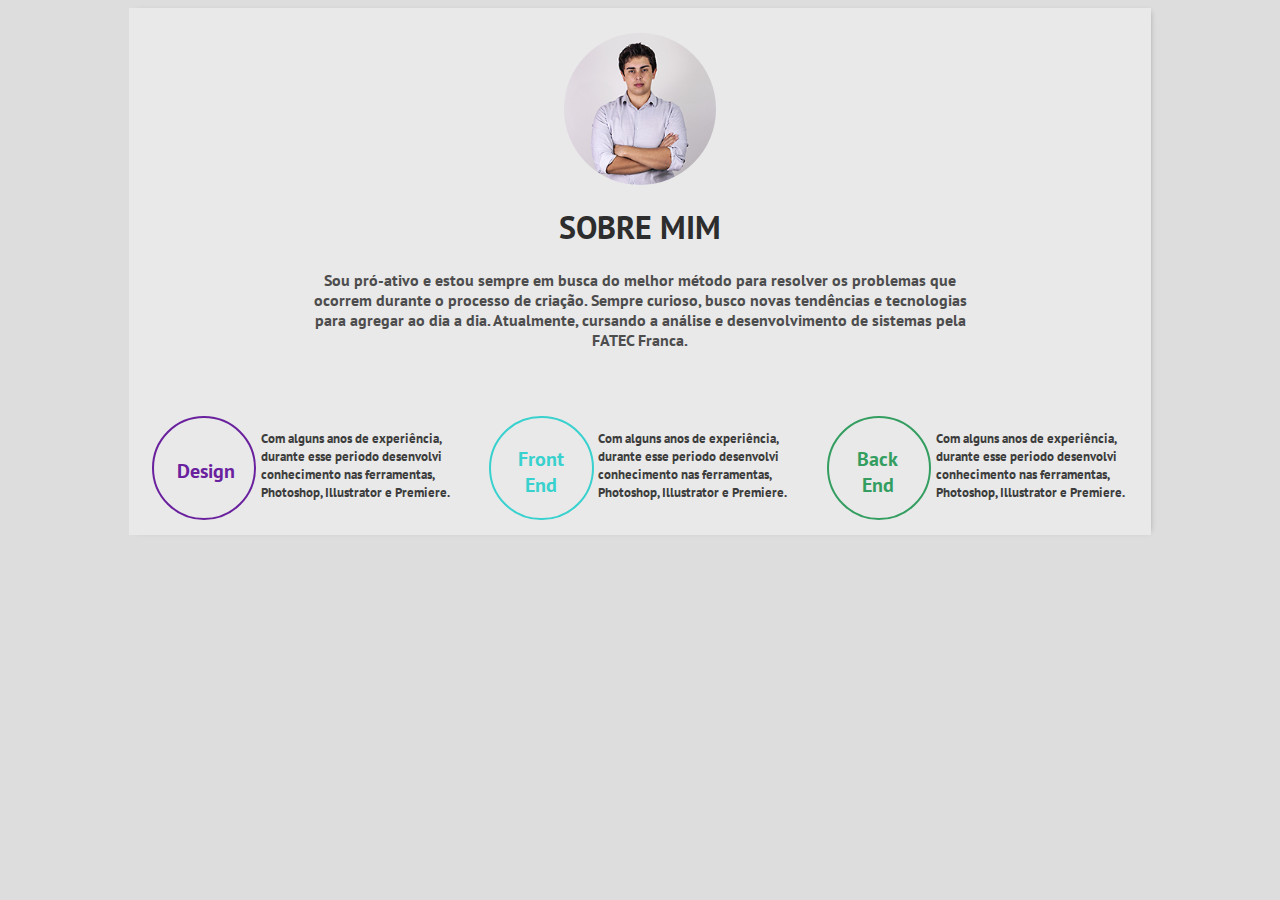
==== index.html @ 36362758 "First Commit" ====
<!DOCTYPE html>
<html lang="pt-br" dir="ltr">
<head>
    <meta charset="UTF-8">
    <meta name="viewport" content="width=device-width, initial-scale=1.0">
    <title>Luis Felipe Goulart</title>
    <link rel="stylesheet" href="assets/style.css">
    <link href="https://fonts.googleapis.com/css2?family=PT+Sans:ital,wght@0,400;0,700;1,400;1,700&display=swap" rel="stylesheet">
</head>
<body>
    <div class="corpo">
        <div class="cabecalho">
            <img id="perfil" src="media/perfil.png" alt="Minha foto de perfil">
    
            <header id="sobre_mim">
                <h1>Sobre mim</h1>
                <p>Sou pró-ativo e estou sempre em busca do melhor método para resolver os problemas que ocorrem durante o processo de criação. Sempre curioso, busco novas tendências e tecnologias para agregar ao dia a dia. Atualmente, cursando a análise e desenvolvimento de sistemas pela FATEC Franca.</p>
            </header>
        </div>
        
        <div class="meu_conhecimento">
            <div class="conhecimento" id="design">
                <div class="area_conhecimento">
                    <h1>Design</h1>
                </div>
                <p>Com alguns anos de experiência, durante esse periodo desenvolvi conhecimento nas ferramentas, Photoshop, Illustrator e Premiere.</p>
            </div>
            <div class="conhecimento" id="front">
                <div class="area_conhecimento">
                    <h1>Front End</h1>
                </div>
                <p>Com alguns anos de experiência, durante esse periodo desenvolvi conhecimento nas ferramentas, Photoshop, Illustrator e Premiere.</p>
            </div>
            <div class="conhecimento" id="back">
                <div class="area_conhecimento">
                    <h1>Back End</h1>
                </div>
                <p>Com alguns anos de experiência, durante esse periodo desenvolvi conhecimento nas ferramentas, Photoshop, Illustrator e Premiere.</p>
            </div>
        </div>

        <div class="minhas_exp">

        </div>
    </div>
    
</body>
</html>
---- assets/style.css ----
body {
    background-color: #ddd;
    font-family: 'PT Sans', sans-serif;
}

.corpo {
    width: 80%;
    display: block;
    margin: 0 auto;
    background-color: #e9e9e9;
    box-shadow: 3px 0 6px -4px rgba(0, 0, 0, .3);
    padding: 5px;
}

.cabecalho {
    display: block;
}

#perfil {
    border-radius: 50%;
    display: flex;
    margin: 2% auto;
    width: 15%;
}

#sobre_mim {
    width: 66%;
    margin: auto;
    text-align: center;
}

#sobre_mim h1 {
    color: #2d2d2d;
    text-transform: uppercase;
}

#sobre_mim p {
    color: #4d4d4d;
    font-weight: bold;
}

.conhecimento {
    width: 33%;
    display: inline-flex;
    justify-content: space-around;
    margin: 50px 0 10px 0;
}

.area_conhecimento{
    margin-left: 10px;
    margin-right: -10px;
    position: relative;
    width: 30%;
    height: 0;
    padding-bottom: 30%;
    border: 2px solid;
    border-radius: 100%;
    align-items: center;
}

#design .area_conhecimento h1 {
    position: absolute;
    margin: 10px 0 0 -7px;
    text-align: center;
    display: flex;
    padding: 30px;
    font-size: 15pt;
    color: #6a219e;
}

#design .area_conhecimento {
    border-color: #6a219e;
}

#front .area_conhecimento h1 {
    position: absolute;
    margin: -2px 0 0 -3px;
    text-align: center;
    display: flex;
    padding: 30px;
    font-size: 15pt;
    color: #3a9e64;
}

#front .area_conhecimento h1 {
    position: absolute;
    margin: -2px 0 0 -3px;
    text-align: center;
    display: flex;
    padding: 30px;
    font-size: 15pt;
    color: #38d1ce;
}

#front .area_conhecimento {
    border-color: #38d1ce;
}

#back .area_conhecimento h1 {
    position: absolute;
    margin: -2px 0 0 -3px;
    text-align: center;
    display: flex;
    padding: 30px;
    font-size: 15pt;
    color: #349E61;
}

#back .area_conhecimento {
    border-color: #349E61;
}

.conhecimento p {
    font-size: 10pt;
    width: 60%;
    text-align: left;
    font-weight: bold;
    color: #3d3d3d;
}
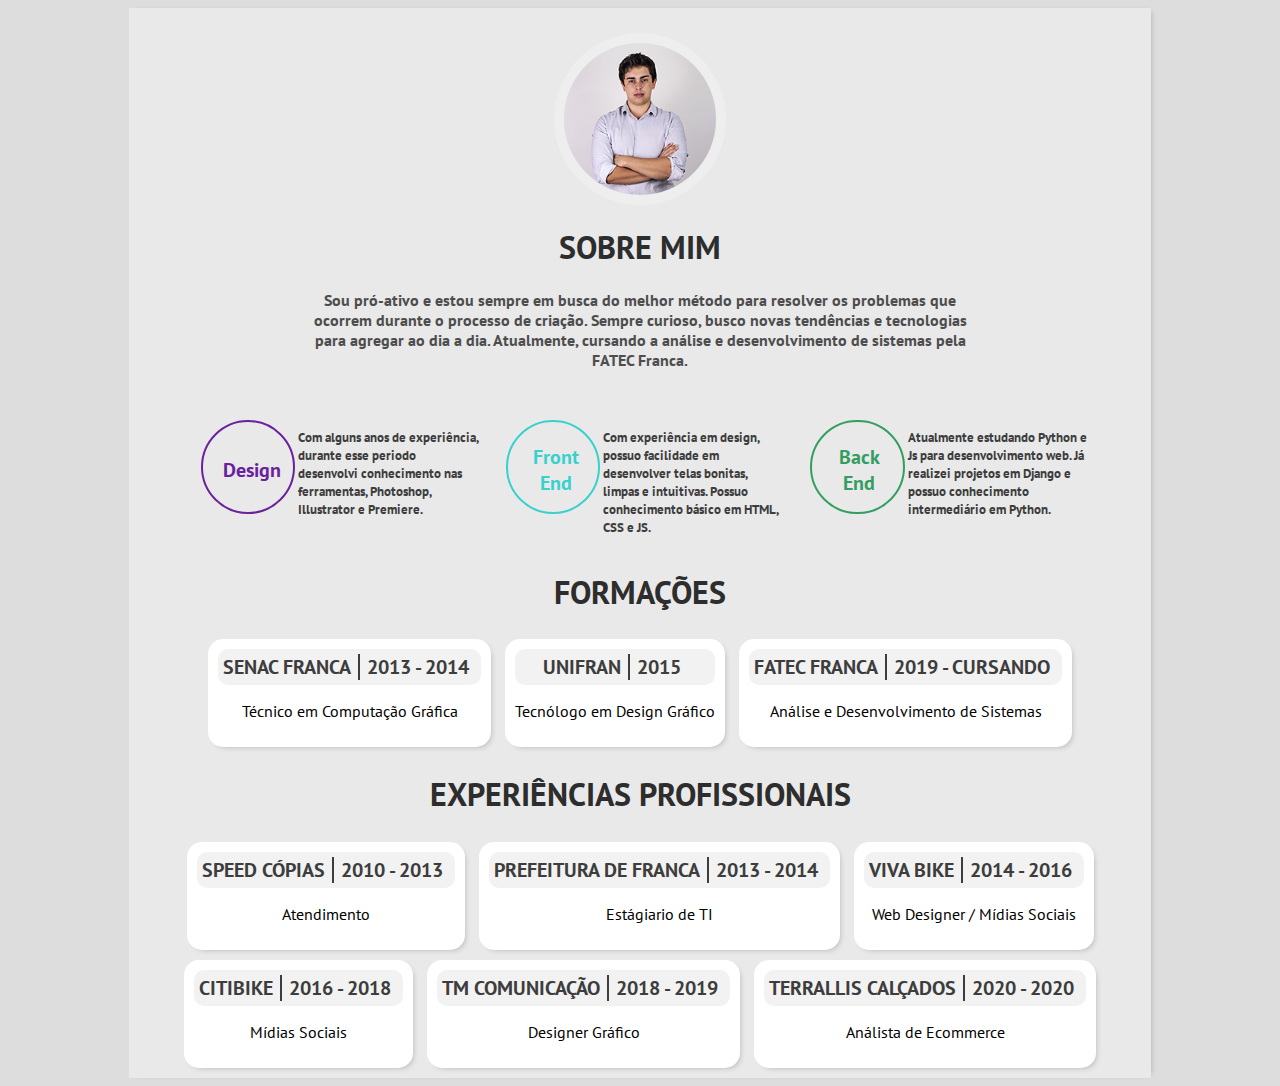
==== commit cd2f8408: "Formação e experiencia concluidos" ====
--- a/index.html
+++ b/index.html
@@ -29,18 +29,85 @@
                 <div class="area_conhecimento">
                     <h1>Front End</h1>
                 </div>
-                <p>Com alguns anos de experiência, durante esse periodo desenvolvi conhecimento nas ferramentas, Photoshop, Illustrator e Premiere.</p>
+                <p>Com experiência em design, possuo facilidade em desenvolver telas bonitas, limpas e intuitivas. Possuo conhecimento básico em HTML, CSS e JS.</p>
             </div>
             <div class="conhecimento" id="back">
                 <div class="area_conhecimento">
                     <h1>Back End</h1>
                 </div>
-                <p>Com alguns anos de experiência, durante esse periodo desenvolvi conhecimento nas ferramentas, Photoshop, Illustrator e Premiere.</p>
+                <p>Atualmente estudando Python e Js para desenvolvimento web. Já realizei projetos em Django e possuo conhecimento intermediário em Python.</p>
             </div>
         </div>
 
-        <div class="minhas_exp">
+        <div class="minha_formacao">
+            <h1>Formações</h1>
+            <div class="formacao">
+                <div class="cabecalho_formacao">
+                    <h2 class="instituicao">Senac Franca</h2>
+                    <h2>2013 - 2014</h2>
+                </div>
+                <p>Técnico em Computação Gráfica</p>
+            </div>
+            <div class="formacao">
+                <div class="cabecalho_formacao">
+                    <h2 class="instituicao">Unifran</h2>
+                    <h2>2015</h2>
+                </div>
+                <p>Tecnólogo em Design Gráfico</p>
+            </div>
+            <div class="formacao">
+                <div class="cabecalho_formacao">
+                    <h2 class="instituicao">Fatec Franca</h2>
+                    <h2>2019 - Cursando</h2>
+                </div>
+                <p>Análise e Desenvolvimento de Sistemas</p>
+            </div>
+        </div>
 
+        <div class="minha_exp">
+            <h1>Experiências profissionais</h1>
+            <div class="experiencia">
+                <div class="cabecalho_exp">
+                    <h2 class="local">Speed Cópias</h2>
+                    <h2>2010 - 2013</h2>
+                </div>
+                <p>Atendimento</p>
+            </div>
+            <div class="experiencia">
+                <div class="cabecalho_exp">
+                    <h2 class="local">Prefeitura de Franca</h2>
+                    <h2>2013 - 2014</h2>
+                </div>
+                <p>Estágiario de TI</p>
+            </div>
+            <div class="experiencia">
+                <div class="cabecalho_exp">
+                    <h2 class="local">Viva Bike</h2>
+                    <h2>2014 - 2016</h2>
+                </div>
+                <p>Web Designer / Mídias Sociais</p>
+            </div>
+            <div class="experiencia">
+                <div class="cabecalho_exp">
+                    <h2 class="local">CitiBike</h2>
+                    <h2>2016 - 2018</h2>
+                </div>
+                <p>Mídias Sociais</p>
+            </div>
+            <div class="experiencia">
+                <div class="cabecalho_exp">
+                    <h2 class="local">TM Comunicação</h2>
+                    <h2>2018 - 2019</h2>
+                </div>
+                <p>Designer Gráfico</p>
+            </div>
+            <div class="experiencia">
+                <div class="cabecalho_exp">
+                    <h2 class="local">Terrallis Calçados</h2>
+                    <h2>2020 - 2020</h2>
+                </div>
+                <p>Análista de Ecommerce</p>
+            </div>
         </div>
     </div>
     
--- a/assets/style.css
+++ b/assets/style.css
@@ -21,6 +21,7 @@
     display: flex;
     margin: 2% auto;
     width: 15%;
+    border: 10px solid #eee;
 }
 
 #sobre_mim {
@@ -37,13 +38,19 @@
 #sobre_mim p {
     color: #4d4d4d;
     font-weight: bold;
+}
+
+/* Conhecimentos */
+
+.meu_conhecimento {
+    padding: 0 50px;
+    margin: 50px 0 10px 0;
 }
 
 .conhecimento {
     width: 33%;
     display: inline-flex;
     justify-content: space-around;
-    margin: 50px 0 10px 0;
 }
 
 .area_conhecimento{
@@ -60,7 +67,7 @@
 
 #design .area_conhecimento h1 {
     position: absolute;
-    margin: 10px 0 0 -7px;
+    margin: 5px 0 0 -10px;
     text-align: center;
     display: flex;
     padding: 30px;
@@ -74,17 +81,7 @@
 
 #front .area_conhecimento h1 {
     position: absolute;
-    margin: -2px 0 0 -3px;
-    text-align: center;
-    display: flex;
-    padding: 30px;
-    font-size: 15pt;
-    color: #3a9e64;
-}
-
-#front .area_conhecimento h1 {
-    position: absolute;
-    margin: -2px 0 0 -3px;
+    margin: -8px 0 0 -5px;
     text-align: center;
     display: flex;
     padding: 30px;
@@ -98,7 +95,7 @@
 
 #back .area_conhecimento h1 {
     position: absolute;
-    margin: -2px 0 0 -3px;
+    margin: -8px 0 0 -3px;
     text-align: center;
     display: flex;
     padding: 30px;
@@ -112,8 +109,93 @@
 
 .conhecimento p {
     font-size: 10pt;
+    margin-top: 8px;
     width: 60%;
     text-align: left;
     font-weight: bold;
     color: #3d3d3d;
+}
+
+.minha_formacao {
+    display: block;
+    margin-top: 15px;
+    text-align: center;
+}
+
+.minha_formacao h1 {
+    text-transform: uppercase;
+    color: #2d2d2d;
+}
+
+.formacao {
+    display: inline-block;
+    position: relative;
+    padding: 10px;
+    margin: 5px;
+    border-radius: 15px;
+    justify-content: space-around;
+    background-color: #fff;
+    box-shadow: 3px 3px 6px -4px rgba(0, 0, 0, .3);
+}
+
+.formacao h2 {
+    margin-right: 3px;
+    padding-right: 7px;
+    text-transform: uppercase;
+    display: inline;
+    color: #3d3d3d;
+    font-size: 15pt;
+}
+
+.cabecalho_formacao {
+    background-color: #f2f2f2;
+    padding: 5px;
+    padding-right: 2px;
+    border-radius: 10px;
+}
+
+.instituicao {
+    border-right: 2px solid #3d3d3d;
+}
+
+.minha_exp {
+    margin-top: 15px;
+    text-align: center;
+}
+
+.minha_exp h1 {
+    text-transform: uppercase;
+    color: #2d2d2d;
+}
+
+.cabecalho_exp {
+    background-color: #f2f2f2;
+    padding: 5px;
+    padding-right: 2px;
+    border-radius: 10px;
+}
+
+.experiencia {
+    position: relative;
+    display: inline-block;
+    padding: 10px;
+    margin: 5px;
+    border-radius: 15px;
+    justify-content: space-around;
+    background-color: #fff;
+    box-shadow: 3px 3px 6px -4px rgba(0, 0, 0, .3);
+}
+
+.experiencia h2 {
+    margin-right: 3px;
+    padding-right: 7px;
+    text-transform: uppercase;
+    display: inline;
+    color: #3d3d3d;
+    font-size: 15pt;
+}
+
+
+.local {
+    border-right: 2px solid #3d3d3d;
 }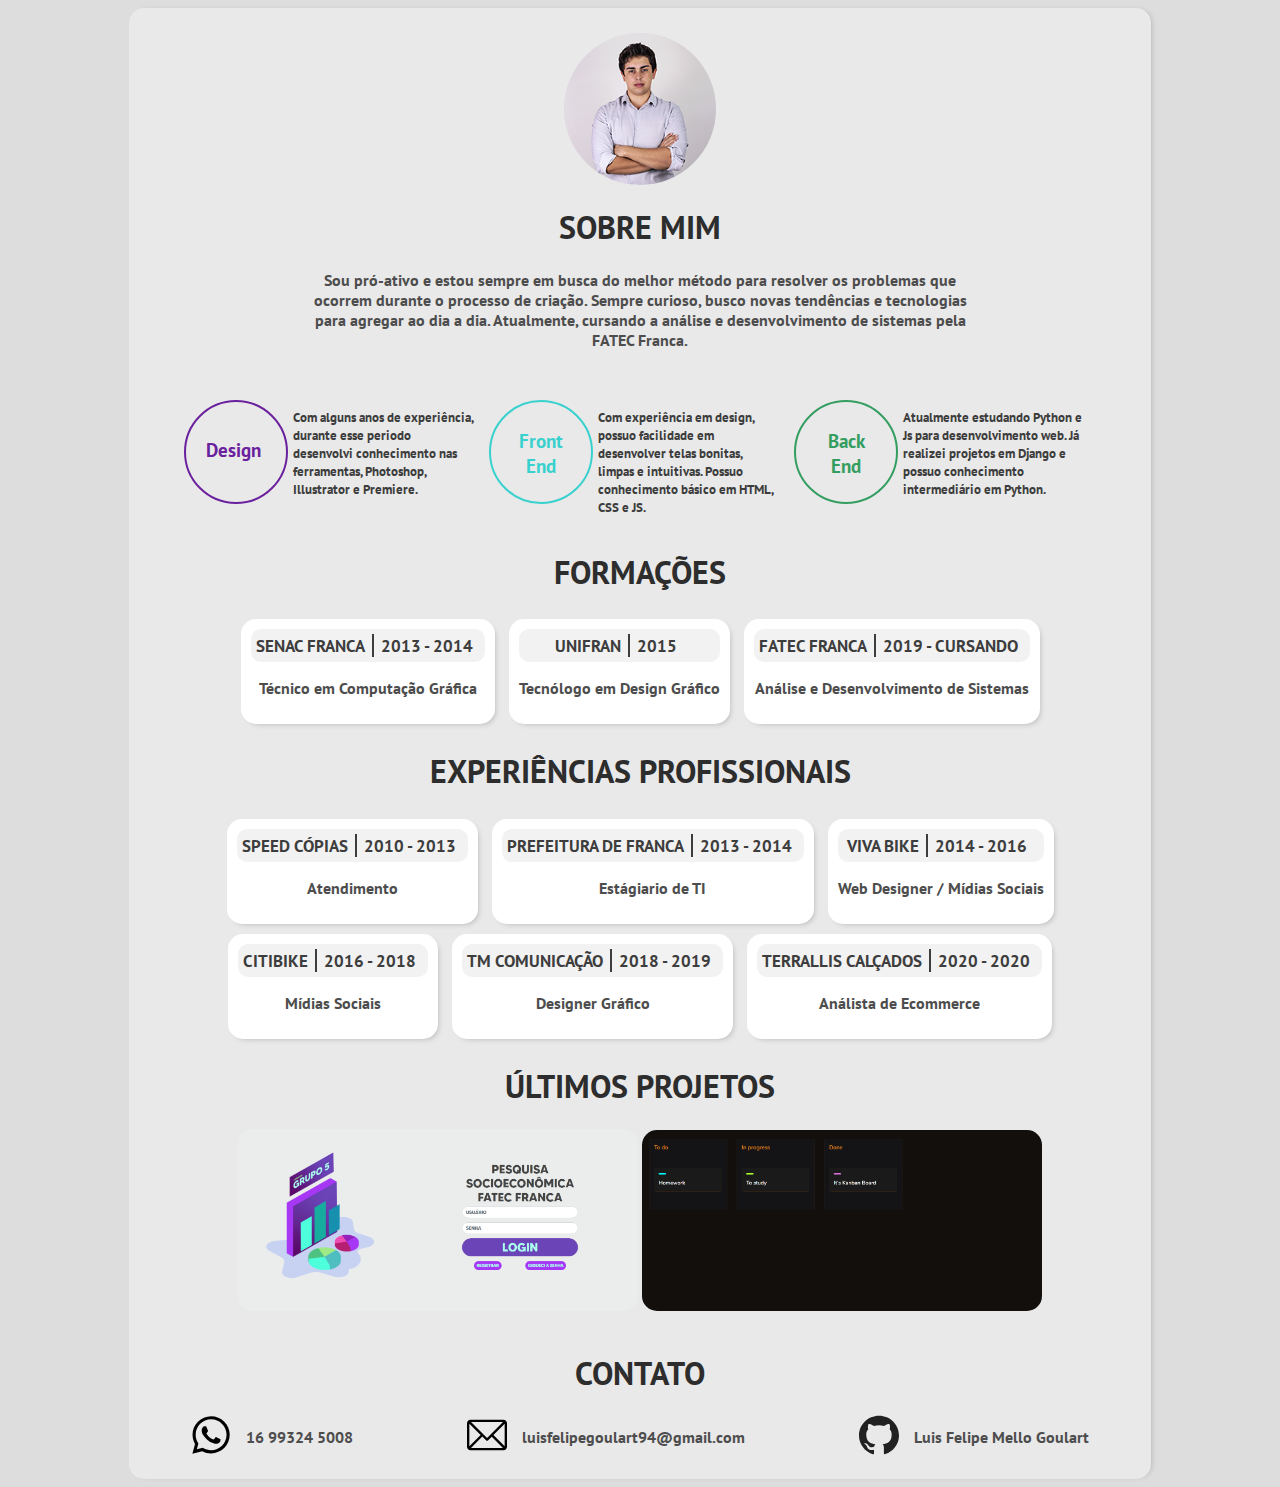
==== commit f934debe: "finalizado" ====
--- a/index.html
+++ b/index.html
@@ -21,95 +21,121 @@
         <div class="meu_conhecimento">
             <div class="conhecimento" id="design">
                 <div class="area_conhecimento">
-                    <h1>Design</h1>
+                    <h3>Design</h3>
                 </div>
                 <p>Com alguns anos de experiência, durante esse periodo desenvolvi conhecimento nas ferramentas, Photoshop, Illustrator e Premiere.</p>
             </div>
             <div class="conhecimento" id="front">
                 <div class="area_conhecimento">
-                    <h1>Front End</h1>
+                    <h3>Front End</h3>
                 </div>
                 <p>Com experiência em design, possuo facilidade em desenvolver telas bonitas, limpas e intuitivas. Possuo conhecimento básico em HTML, CSS e JS.</p>
             </div>
             <div class="conhecimento" id="back">
                 <div class="area_conhecimento">
-                    <h1>Back End</h1>
+                    <h3>Back End</h3>
                 </div>
                 <p>Atualmente estudando Python e Js para desenvolvimento web. Já realizei projetos em Django e possuo conhecimento intermediário em Python.</p>
             </div>
         </div>
 
-        <div class="minha_formacao">
+        <div class="cards">
             <h1>Formações</h1>
-            <div class="formacao">
-                <div class="cabecalho_formacao">
-                    <h2 class="instituicao">Senac Franca</h2>
+            <div class="card">
+                <div class="cabecalho_card">
+                    <h2 class="local">Senac Franca</h2>
                     <h2>2013 - 2014</h2>
                 </div>
                 <p>Técnico em Computação Gráfica</p>
             </div>
-            <div class="formacao">
-                <div class="cabecalho_formacao">
-                    <h2 class="instituicao">Unifran</h2>
+            <div class="card">
+                <div class="cabecalho_card">
+                    <h2 class="local">Unifran</h2>
                     <h2>2015</h2>
                 </div>
                 <p>Tecnólogo em Design Gráfico</p>
             </div>
-            <div class="formacao">
-                <div class="cabecalho_formacao">
-                    <h2 class="instituicao">Fatec Franca</h2>
+            <div class="card">
+                <div class="cabecalho_card">
+                    <h2 class="local">Fatec Franca</h2>
                     <h2>2019 - Cursando</h2>
                 </div>
                 <p>Análise e Desenvolvimento de Sistemas</p>
             </div>
         </div>
 
-        <div class="minha_exp">
+        <div class="cards">
             <h1>Experiências profissionais</h1>
-            <div class="experiencia">
-                <div class="cabecalho_exp">
+            <div class="card">
+                <div class="cabecalho_card">
                     <h2 class="local">Speed Cópias</h2>
                     <h2>2010 - 2013</h2>
                 </div>
                 <p>Atendimento</p>
             </div>
-            <div class="experiencia">
-                <div class="cabecalho_exp">
+            <div class="card">
+                <div class="cabecalho_card">
                     <h2 class="local">Prefeitura de Franca</h2>
                     <h2>2013 - 2014</h2>
                 </div>
                 <p>Estágiario de TI</p>
             </div>
-            <div class="experiencia">
-                <div class="cabecalho_exp">
+            <div class="card">
+                <div class="cabecalho_card">
                     <h2 class="local">Viva Bike</h2>
                     <h2>2014 - 2016</h2>
                 </div>
                 <p>Web Designer / Mídias Sociais</p>
             </div>
-            <div class="experiencia">
-                <div class="cabecalho_exp">
+            <div class="card">
+                <div class="cabecalho_card">
                     <h2 class="local">CitiBike</h2>
                     <h2>2016 - 2018</h2>
                 </div>
                 <p>Mídias Sociais</p>
             </div>
-            <div class="experiencia">
-                <div class="cabecalho_exp">
+            <div class="card">
+                <div class="cabecalho_card">
                     <h2 class="local">TM Comunicação</h2>
                     <h2>2018 - 2019</h2>
                 </div>
                 <p>Designer Gráfico</p>
             </div>
-            <div class="experiencia">
-                <div class="cabecalho_exp">
+            <div class="card">
+                <div class="cabecalho_card">
                     <h2 class="local">Terrallis Calçados</h2>
                     <h2>2020 - 2020</h2>
                 </div>
                 <p>Análista de Ecommerce</p>
             </div>
         </div>
+
+        <div class="portifolio">
+            <h1>Últimos projetos</h1>
+            <a href="pse.html"><img class="imagem" src="media/PSE_login.png" alt="Tela de Login do Projeto PSE"></a>
+            <a href="kanban.html"><img class="imagem" src="media/simple_kanban.png" alt="Tela do Projeto Kanban"></a>
+        </div>
+        <h1>Contato</h1>
+        <div class="contatos">
+            <div class="contato">
+                <img class="imagens" src="media/whatsapp.svg" alt="contato whatsapp">
+                <a href="https://api.whatsapp.com/send?phone=5516993245008" target="_blank">
+                    <span>16 99324 5008</span>
+                </a>
+            </div>
+            <div class="contato">
+                <img class="imagens" src="media/mail.svg" alt="contato email">
+                <a href="mailto:luisfelipegoulart94@gmail.com">
+                    <span>luisfelipegoulart94@gmail.com</span>
+                </a>
+            </div>
+            <div class="contato">
+                <img class="imagens" src="media/logo.svg" alt="contato email">
+                <a href="http://github.com/felipegoulart" target="_blank">
+                    <span>Luis Felipe Mello Goulart</span>
+                </a>
+            </div>
+        </div>
     </div>
-    
 </body>
 </html>--- a/assets/style.css
+++ b/assets/style.css
@@ -3,10 +3,23 @@
     font-family: 'PT Sans', sans-serif;
 }
 
+h1 {
+    text-transform: uppercase;
+    color: #2d2d2d;
+    text-align: center;
+}
+
+p {
+    color: #4d4d4d;
+    font-weight: bold;
+    text-align: center;
+}
+
 .corpo {
     width: 80%;
     display: block;
     margin: 0 auto;
+    border-radius: 15px;
     background-color: #e9e9e9;
     box-shadow: 3px 0 6px -4px rgba(0, 0, 0, .3);
     padding: 5px;
@@ -21,7 +34,6 @@
     display: flex;
     margin: 2% auto;
     width: 15%;
-    border: 10px solid #eee;
 }
 
 #sobre_mim {
@@ -30,48 +42,42 @@
     text-align: center;
 }
 
-#sobre_mim h1 {
-    color: #2d2d2d;
-    text-transform: uppercase;
-}
-
-#sobre_mim p {
-    color: #4d4d4d;
-    font-weight: bold;
-}
 
 /* Conhecimentos */
 
 .meu_conhecimento {
     padding: 0 50px;
     margin: 50px 0 10px 0;
+    display: flex;
+    width: 90%;
+    justify-content: space-between;
 }
 
 .conhecimento {
-    width: 33%;
+    min-width: 300px;
+    max-width: 33%;
     display: inline-flex;
-    justify-content: space-around;
-}
+}
+
 
 .area_conhecimento{
-    margin-left: 10px;
-    margin-right: -10px;
-    position: relative;
-    width: 30%;
+    display: flex;
+    width: 100px;
     height: 0;
-    padding-bottom: 30%;
+    padding-bottom: 100px;
     border: 2px solid;
     border-radius: 100%;
-    align-items: center;
-}
-
-#design .area_conhecimento h1 {
-    position: absolute;
-    margin: 5px 0 0 -10px;
-    text-align: center;
-    display: flex;
-    padding: 30px;
-    font-size: 15pt;
+}
+
+.area_conhecimento h3 {
+    text-align: center;
+    display: flex;
+    padding: 30%;
+    font-size: 120%;
+}
+
+#design .area_conhecimento h3{
+    margin: 5% 0 0 -10%;
     color: #6a219e;
 }
 
@@ -79,13 +85,8 @@
     border-color: #6a219e;
 }
 
-#front .area_conhecimento h1 {
-    position: absolute;
-    margin: -8px 0 0 -5px;
-    text-align: center;
-    display: flex;
-    padding: 30px;
-    font-size: 15pt;
+#front .area_conhecimento h3 {
+    margin: -4% 0 0 -2%;
     color: #38d1ce;
 }
 
@@ -93,13 +94,9 @@
     border-color: #38d1ce;
 }
 
-#back .area_conhecimento h1 {
-    position: absolute;
-    margin: -8px 0 0 -3px;
-    text-align: center;
-    display: flex;
-    padding: 30px;
-    font-size: 15pt;
+#back .area_conhecimento h3 {
+    margin: auto;
+    margin-top: -4%;
     color: #349E61;
 }
 
@@ -108,26 +105,25 @@
 }
 
 .conhecimento p {
+    display: inline-flex;
     font-size: 10pt;
     margin-top: 8px;
+    margin-left: 5px;
     width: 60%;
     text-align: left;
     font-weight: bold;
     color: #3d3d3d;
 }
 
-.minha_formacao {
+.cards {
     display: block;
     margin-top: 15px;
     text-align: center;
-}
-
-.minha_formacao h1 {
-    text-transform: uppercase;
-    color: #2d2d2d;
-}
-
-.formacao {
+    padding: 0 15px;
+}
+
+
+.card {
     display: inline-block;
     position: relative;
     padding: 10px;
@@ -138,64 +134,81 @@
     box-shadow: 3px 3px 6px -4px rgba(0, 0, 0, .3);
 }
 
-.formacao h2 {
+.card h2 {
     margin-right: 3px;
     padding-right: 7px;
     text-transform: uppercase;
     display: inline;
     color: #3d3d3d;
-    font-size: 15pt;
-}
-
-.cabecalho_formacao {
+    font-size: 13pt;
+}
+
+.card p {
+    font-weight: bold;
+    color: #4d4d4d;
+}
+
+.cabecalho_card {
     background-color: #f2f2f2;
     padding: 5px;
     padding-right: 2px;
     border-radius: 10px;
 }
 
-.instituicao {
+.local {
     border-right: 2px solid #3d3d3d;
 }
 
-.minha_exp {
+.portifolio {
+    display: block;
     margin-top: 15px;
     text-align: center;
-}
-
-.minha_exp h1 {
+    padding: 0 15px;
+}
+
+.portifolio h1 {
     text-transform: uppercase;
     color: #2d2d2d;
 }
 
-.cabecalho_exp {
-    background-color: #f2f2f2;
-    padding: 5px;
-    padding-right: 2px;
-    border-radius: 10px;
-}
-
-.experiencia {
-    position: relative;
+.imagem {
     display: inline-block;
-    padding: 10px;
-    margin: 5px;
+    margin-bottom: 15px;
+    max-width: 50%;
+    width: 400px;
     border-radius: 15px;
+    animation: 5s ease;
+}
+
+.imagem:hover {
+    width: 50%;
+}
+
+.contatos {
+    display: flex;
+    margin: 0 auto 15px auto;
+    text-decoration: none;
+    font-weight: bold;
+    color: #4d4d4d;
     justify-content: space-around;
-    background-color: #fff;
-    box-shadow: 3px 3px 6px -4px rgba(0, 0, 0, .3);
-}
-
-.experiencia h2 {
-    margin-right: 3px;
-    padding-right: 7px;
-    text-transform: uppercase;
-    display: inline;
-    color: #3d3d3d;
-    font-size: 15pt;
-}
-
-
-.local {
-    border-right: 2px solid #3d3d3d;
+    
+}
+
+.contato {
+    display: table;
+}
+
+.contato a{
+    display: table-cell;
+    vertical-align: middle;
+}
+
+.contato a{
+    text-decoration: none;
+    color: #4d4d4d;
+}
+
+.imagens {
+    width: 40px;
+    margin-right: 15px;
 }